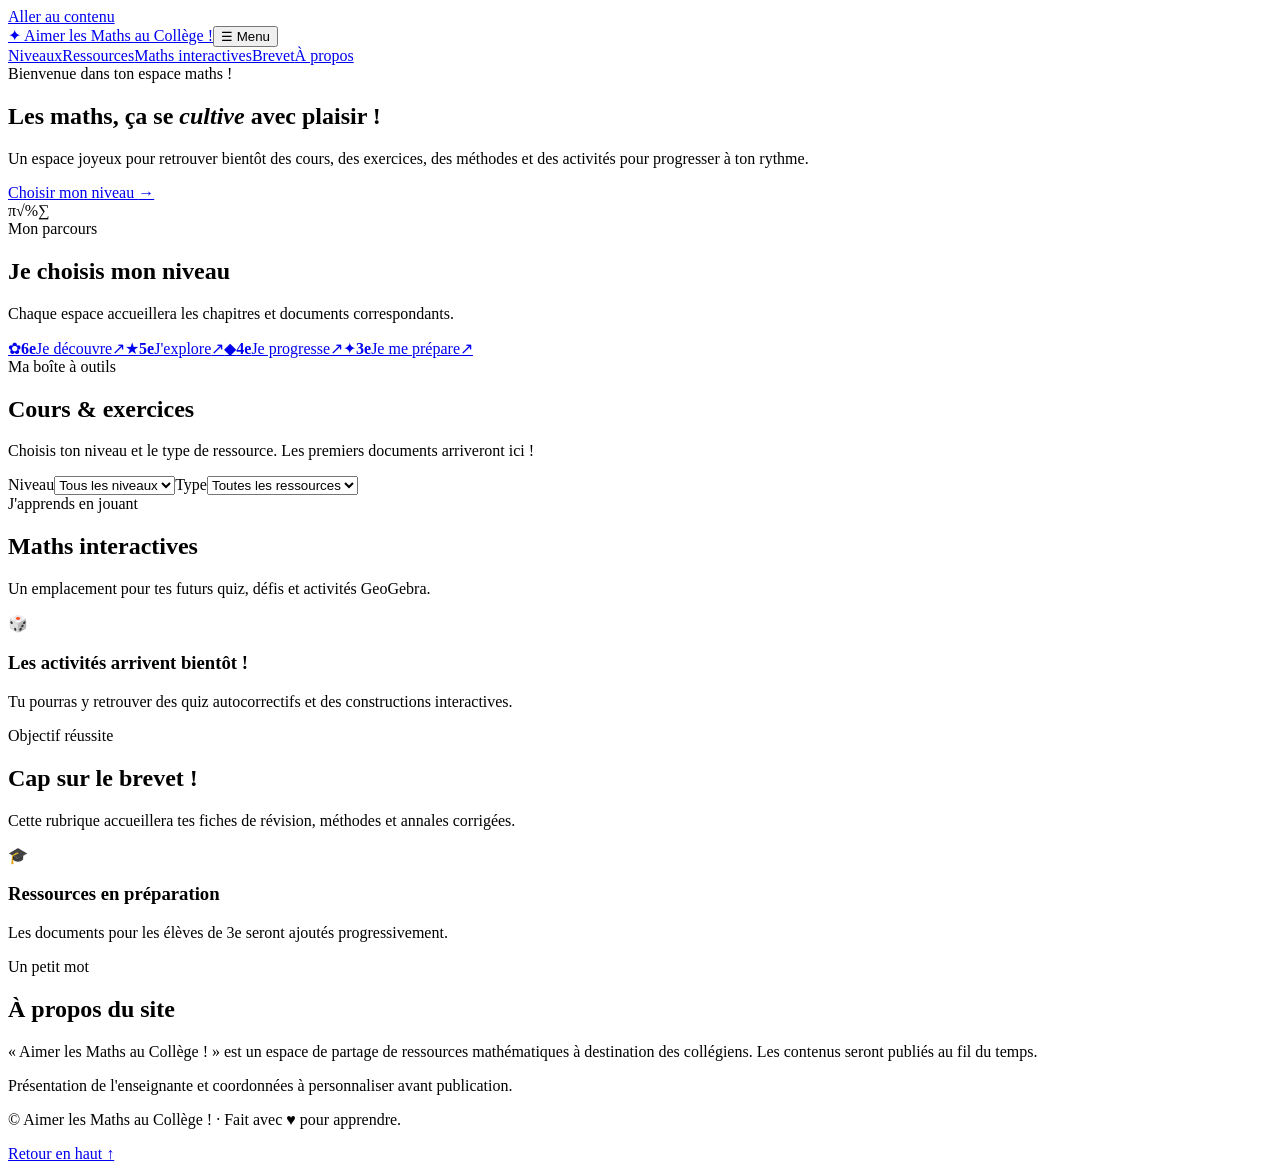
==== index.html @ 1f160d61 "Add files via upload" ====
<!doctype html>
<html lang="fr">
<head>
  <meta charset="utf-8">
  <meta name="viewport" content="width=device-width, initial-scale=1">
  <meta name="description" content="Aimer les Maths au Collège ! Cours, exercices et activités de mathématiques pour les élèves de 6e à 3e.">
  <title>Aimer les Maths au Collège !</title>
  <link rel="stylesheet" href="assets/style.css">
  <script src="assets/app.js" defer></script>
</head>
<body>
<a class="skip" href="#contenu">Aller au contenu</a>
<header class="topbar"><a class="brand" href="#accueil"><span aria-hidden="true">✦</span> Aimer les Maths <span class="brand-small">au Collège !</span></a><button id="menu-toggle" class="menu-toggle" aria-expanded="false" aria-controls="navigation">☰ Menu</button><nav id="navigation" aria-label="Navigation principale"><a href="#niveaux">Niveaux</a><a href="#ressources">Ressources</a><a href="#interactif">Maths interactives</a><a href="#brevet">Brevet</a><a href="#apropos">À propos</a></nav></header>
<main id="contenu"><section class="hero" id="accueil"><div class="hero-copy"><span class="eyebrow">Bienvenue dans ton espace maths !</span><h1>Les maths, ça se <em>cultive</em> avec plaisir !</h1><p>Un espace joyeux pour retrouver bientôt des cours, des exercices, des méthodes et des activités pour progresser à ton rythme.</p><a class="btn" href="#niveaux">Choisir mon niveau <span aria-hidden="true">→</span></a></div><div class="hero-art" aria-hidden="true"><span class="symbol one">π</span><span class="symbol two">√</span><span class="symbol three">%</span><span class="symbol four">∑</span><span class="circle"></span><span class="triangle"></span></div></section>
<section id="niveaux" class="section"><div class="section-heading"><span class="eyebrow">Mon parcours</span><h2>Je choisis mon niveau</h2><p>Chaque espace accueillera les chapitres et documents correspondants.</p></div><div class="levels"><a class="level pink" href="#ressources" data-level="6e"><span class="level-icon">✿</span><strong>6e</strong><span>Je découvre</span><span class="arrow">↗</span></a><a class="level yellow" href="#ressources" data-level="5e"><span class="level-icon">★</span><strong>5e</strong><span>J'explore</span><span class="arrow">↗</span></a><a class="level blue" href="#ressources" data-level="4e"><span class="level-icon">◆</span><strong>4e</strong><span>Je progresse</span><span class="arrow">↗</span></a><a class="level green" href="#ressources" data-level="3e"><span class="level-icon">✦</span><strong>3e</strong><span>Je me prépare</span><span class="arrow">↗</span></a></div></section>
<section id="ressources" class="section section-alt"><div class="section-heading"><span class="eyebrow">Ma boîte à outils</span><h2>Cours & exercices</h2><p>Choisis ton niveau et le type de ressource. Les premiers documents arriveront ici !</p></div><div class="filters"><label for="niveau">Niveau</label><select id="niveau"><option value="tous">Tous les niveaux</option><option>6e</option><option>5e</option><option>4e</option><option>3e</option></select><label for="type">Type</label><select id="type"><option value="tous">Toutes les ressources</option><option value="cours">Cours</option><option value="exercice">Exercices</option><option value="corrige">Corrigés</option></select></div><div id="resource-list" class="resource-list" aria-live="polite"></div></section>
<section id="interactif" class="section"><div class="section-heading"><span class="eyebrow">J'apprends en jouant</span><h2>Maths interactives</h2><p>Un emplacement pour tes futurs quiz, défis et activités GeoGebra.</p></div><div class="feature"><div class="feature-emoji" aria-hidden="true">🎲</div><div><h3>Les activités arrivent bientôt !</h3><p>Tu pourras y retrouver des quiz autocorrectifs et des constructions interactives.</p></div></div></section>
<section id="brevet" class="section section-alt"><div class="section-heading"><span class="eyebrow">Objectif réussite</span><h2>Cap sur le brevet !</h2><p>Cette rubrique accueillera tes fiches de révision, méthodes et annales corrigées.</p></div><div class="feature"><div class="feature-emoji" aria-hidden="true">🎓</div><div><h3>Ressources en préparation</h3><p>Les documents pour les élèves de 3e seront ajoutés progressivement.</p></div></div></section>
<section id="apropos" class="section about"><div class="section-heading"><span class="eyebrow">Un petit mot</span><h2>À propos du site</h2></div><p>« Aimer les Maths au Collège ! » est un espace de partage de ressources mathématiques à destination des collégiens. Les contenus seront publiés au fil du temps.</p><p class="muted">Présentation de l'enseignante et coordonnées à personnaliser avant publication.</p></section></main>
<footer><p>© <span id="year"></span> Aimer les Maths au Collège ! · Fait avec ♥ pour apprendre.</p><a href="#accueil">Retour en haut ↑</a></footer>
</body></html>
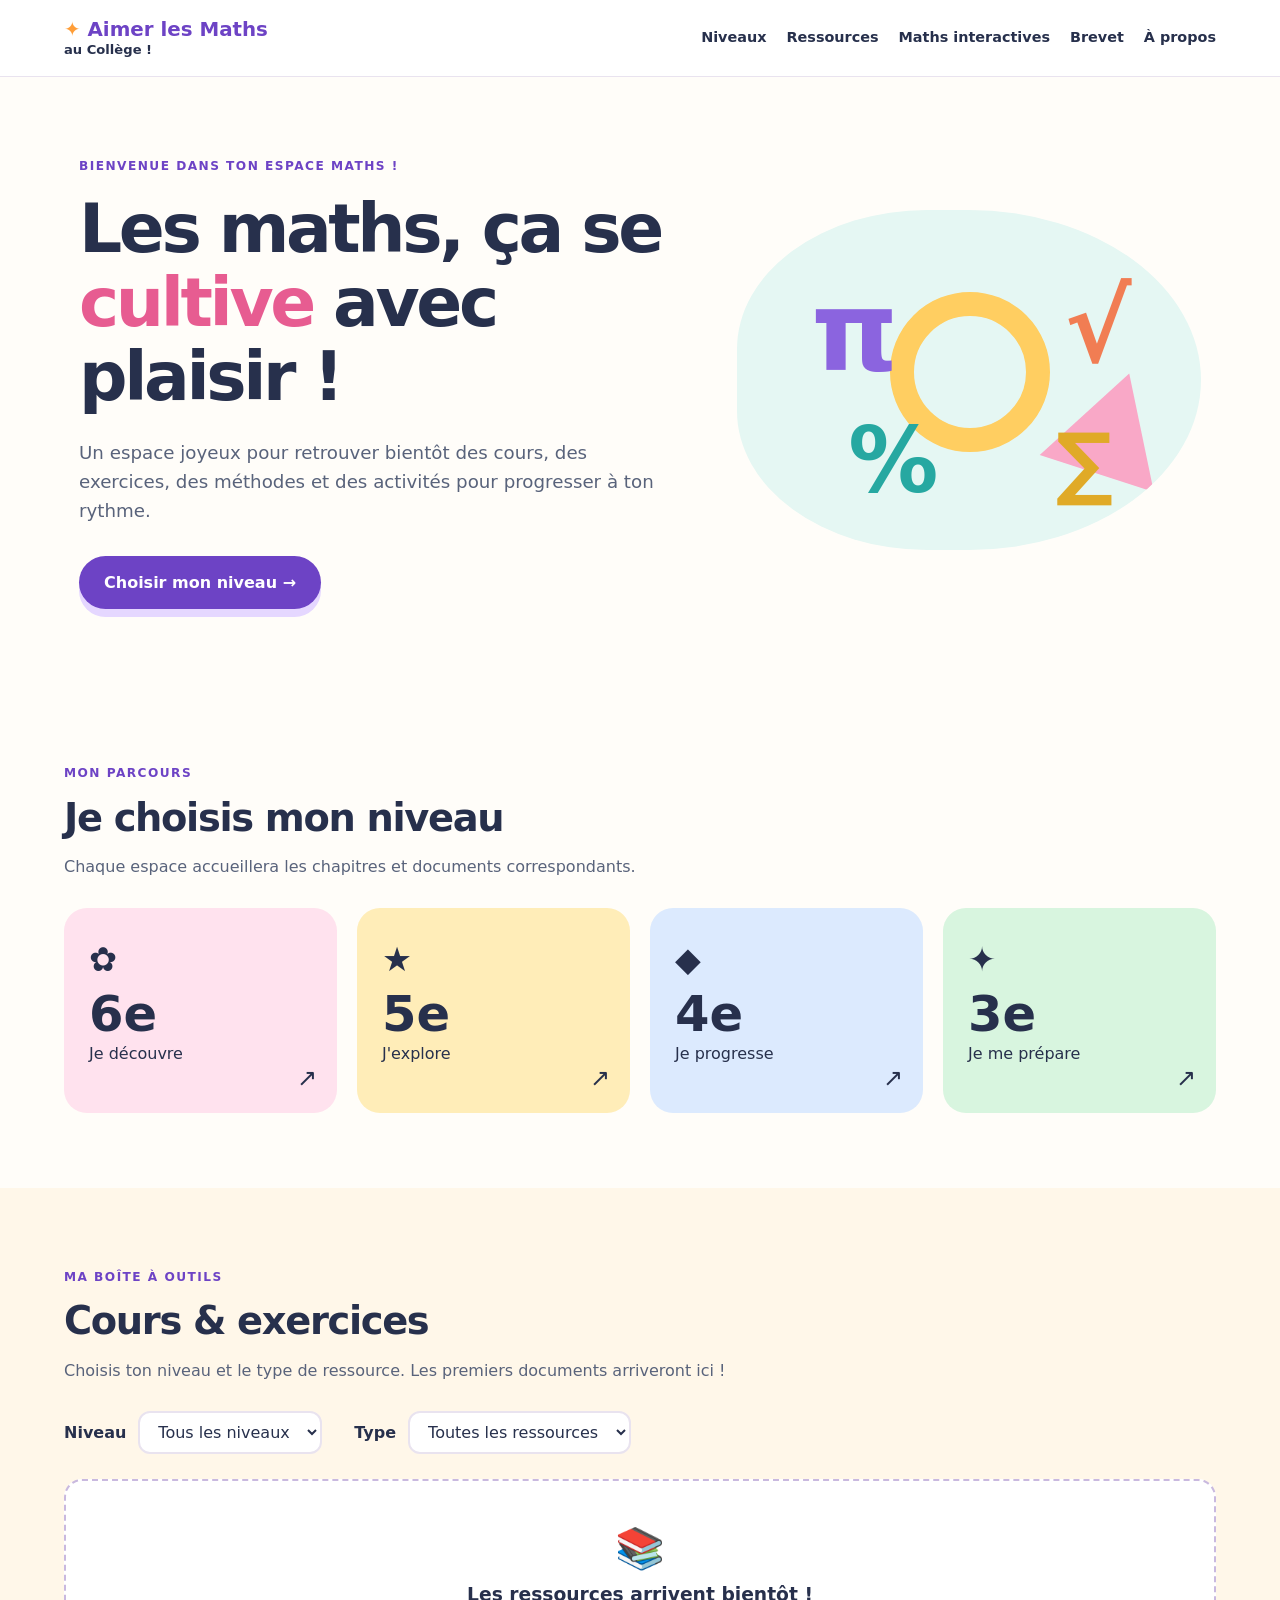
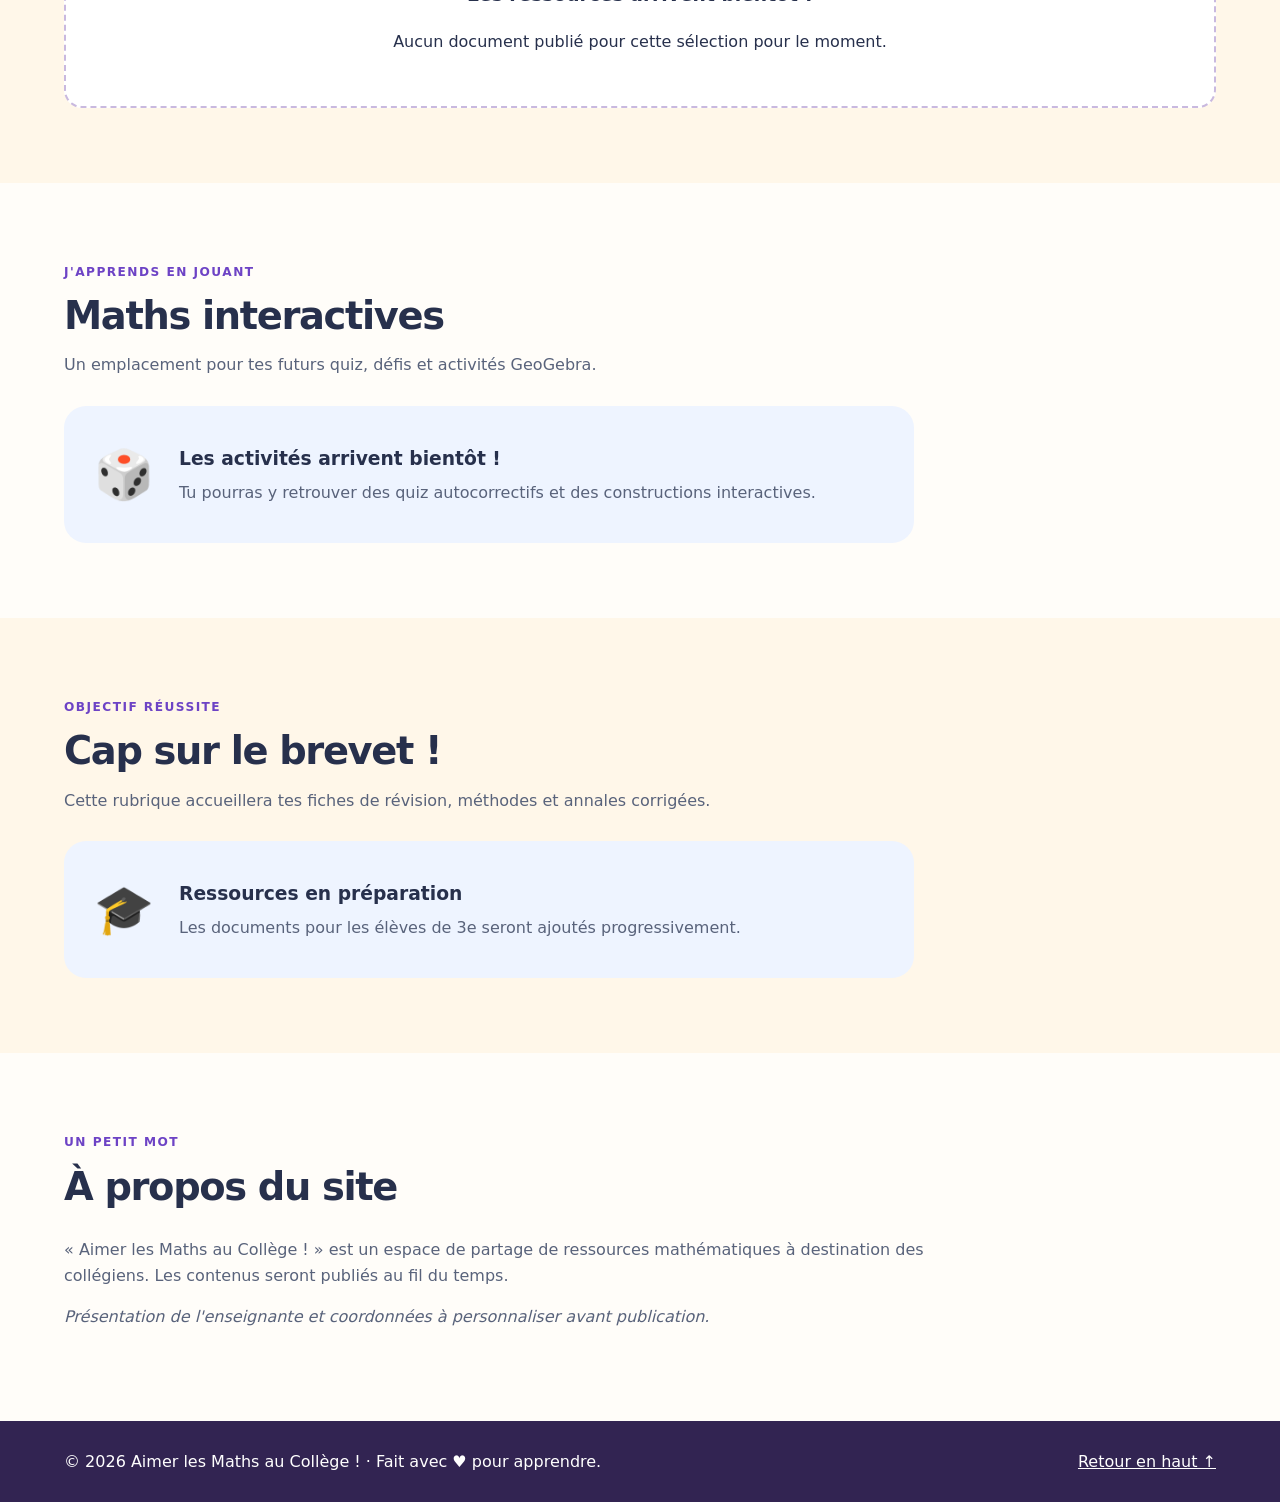
==== commit 34f921ec: "Update stylesheet and script paths in index.html" ====
--- a/index.html
+++ b/index.html
@@ -5,8 +5,8 @@
   <meta name="viewport" content="width=device-width, initial-scale=1">
   <meta name="description" content="Aimer les Maths au Collège ! Cours, exercices et activités de mathématiques pour les élèves de 6e à 3e.">
   <title>Aimer les Maths au Collège !</title>
-  <link rel="stylesheet" href="assets/style.css">
-  <script src="assets/app.js" defer></script>
+  <link rel="stylesheet" href="style.css">
+  <script src="app.js" defer></script>
 </head>
 <body>
 <a class="skip" href="#contenu">Aller au contenu</a>
--- a/style.css
+++ b/style.css
@@ -0,0 +1 @@
+:root{--ink:#27304c;--muted:#59637b;--purple:#6d43c5;--bg:#fffdf9;--cream:#fff7e9;--border:#e9e3ef}*{box-sizing:border-box}html{scroll-behavior:smooth}body{margin:0;font-family:system-ui,-apple-system,'Segoe UI',sans-serif;color:var(--ink);background:var(--bg);line-height:1.6}a{color:inherit}.skip{position:absolute;left:-9999px;top:0}.skip:focus{left:10px;z-index:20;background:white;padding:12px}.topbar{display:flex;align-items:center;justify-content:space-between;gap:20px;padding:18px max(5%,calc((100% - 1160px)/2));background:white;border-bottom:1px solid var(--border);position:sticky;top:0;z-index:10}.brand{text-decoration:none;font-weight:900;font-size:1.24rem;line-height:1.2;color:var(--purple)}.brand>span:first-child{color:#ff9e38}.brand-small{display:block;font-size:.82rem;color:var(--ink)}nav{display:flex;gap:20px;align-items:center}nav a{text-decoration:none;font-weight:700;font-size:.9rem}nav a:hover,nav a:focus-visible{color:var(--purple)}.menu-toggle{display:none}.hero{max-width:1250px;margin:auto;min-height:475px;display:grid;grid-template-columns:1.15fr .85fr;align-items:center;padding:75px 5%;gap:30px}.eyebrow{text-transform:uppercase;letter-spacing:.12em;font-size:.76rem;font-weight:900;color:var(--purple)}h1,h2,h3,p{margin-top:0}h1{font-size:clamp(2.5rem,5.3vw,4.8rem);line-height:1.09;letter-spacing:-.05em;margin:15px 0 24px}h1 em{color:#e75c91;font-style:normal}h2{font-size:clamp(1.8rem,3vw,2.65rem);line-height:1.18;letter-spacing:-.035em;margin:10px 0 14px}.hero-copy p{font-size:1.14rem;max-width:590px;color:var(--muted)}.btn{display:inline-block;margin-top:12px;background:var(--purple);color:white;padding:14px 25px;border-radius:30px;text-decoration:none;font-weight:800;box-shadow:0 8px 0 #e5d7ff}.btn:hover{transform:translateY(-2px)}.hero-art{height:340px;position:relative;border-radius:45% 55% 55% 45%;background:#e5f7f3;overflow:hidden}.symbol{position:absolute;font-weight:900;z-index:2}.one{font-size:110px;color:#8b64df;left:16%;top:10%}.two{font-size:100px;color:#f17d53;right:15%;top:11%}.three{font-size:90px;color:#26a8a1;left:24%;bottom:5%}.four{font-size:80px;color:#e0aa27;right:19%;bottom:7%}.circle{position:absolute;width:160px;height:160px;border:24px solid #ffce61;border-radius:50%;left:33%;top:24%}.triangle{position:absolute;width:0;height:0;border-left:60px solid transparent;border-right:60px solid transparent;border-bottom:105px solid #f9a8c7;right:6%;bottom:22%;transform:rotate(18deg)}.section{padding:75px max(5%,calc((100% - 1160px)/2));scroll-margin-top:100px}.section-alt{background:var(--cream)}.section-heading{margin-bottom:28px;max-width:750px}.section-heading p,.about p{color:var(--muted)}.levels{display:grid;grid-template-columns:repeat(4,1fr);gap:20px}.level{border-radius:23px;padding:25px;min-height:205px;text-decoration:none;display:flex;flex-direction:column;position:relative;transition:transform .2s}.level:hover{transform:translateY(-5px)}.level strong{font-size:3.1rem;line-height:1.1}.level-icon{font-size:2.1rem}.level .arrow{position:absolute;right:20px;bottom:15px;font-size:1.5rem}.pink{background:#ffe2ee}.yellow{background:#ffedb8}.blue{background:#dceafe}.green{background:#d8f5df}.filters{display:flex;align-items:center;gap:12px;flex-wrap:wrap;margin:25px 0}.filters label{font-weight:750}.filters select{font:inherit;border:2px solid var(--border);border-radius:12px;background:white;padding:9px 14px;color:var(--ink);margin-right:20px}.empty{padding:35px;border:2px dashed #c9b9df;border-radius:18px;background:white;text-align:center}.empty .emoji{font-size:2.5rem}.resource-list{display:grid;gap:14px}.resource{padding:20px;background:white;border:1px solid var(--border);border-radius:16px;display:flex;justify-content:space-between;gap:15px;align-items:center}.resource h3{margin:0}.resource p{margin:4px 0;color:var(--muted)}.resource a{background:var(--purple);color:white;border-radius:20px;padding:9px 17px;text-decoration:none;font-weight:700;white-space:nowrap}.feature{display:flex;align-items:center;gap:25px;padding:30px;border-radius:22px;background:#eef4ff;max-width:850px}.feature-emoji{font-size:3rem}.feature h3{margin-bottom:6px}.feature p{margin:0;color:var(--muted)}.about{max-width:1000px}.muted{font-style:italic}footer{background:#322452;color:white;padding:28px 5%;display:flex;justify-content:space-between;align-items:center;gap:16px}footer p{margin:0}footer a{color:white}@media(max-width:850px){.topbar{flex-wrap:wrap}.menu-toggle{display:block;background:#f1eafd;border:0;padding:9px 14px;border-radius:10px;font-weight:800;color:var(--ink);cursor:pointer}nav{display:none;width:100%;flex-direction:column;align-items:flex-start;padding:15px 0}nav.open{display:flex}.hero{grid-template-columns:1fr;padding-top:48px}.hero-art{height:240px;max-width:500px;width:100%}.levels{grid-template-columns:repeat(2,1fr)}}@media(max-width:480px){.levels{gap:12px}.level{min-height:160px;padding:18px}.level strong{font-size:2.4rem}.section{padding-top:55px;padding-bottom:55px}.feature{align-items:flex-start;flex-direction:column}.resource{flex-direction:column;align-items:flex-start}footer{flex-direction:column;align-items:flex-start}}@media(prefers-reduced-motion:reduce){html{scroll-behavior:auto}.level,.btn{transition:none}}
